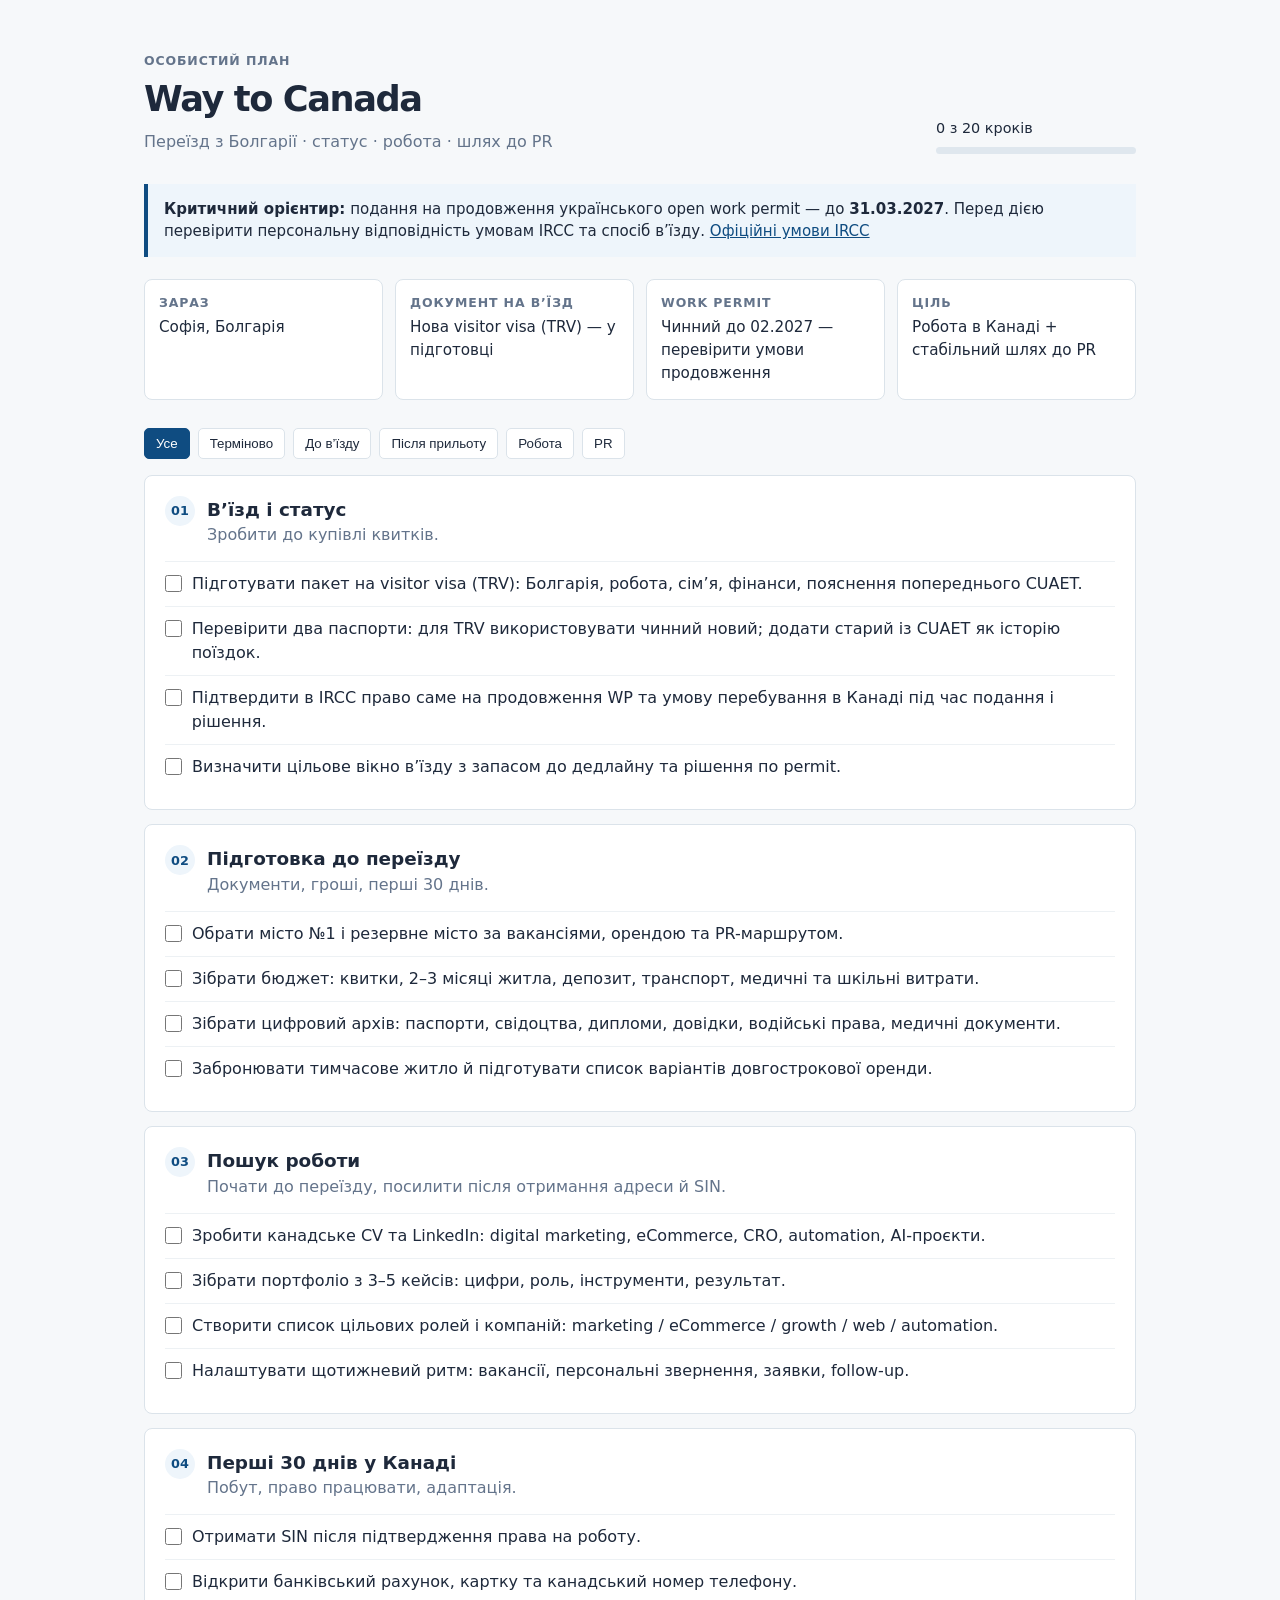
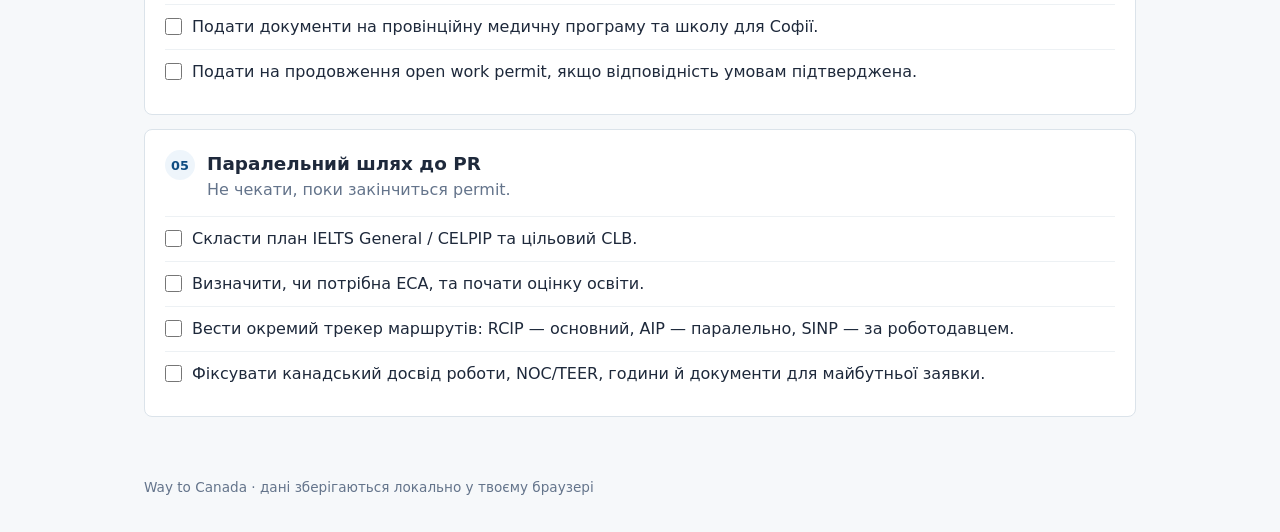
==== index.html @ 6ac08969 "Add Canada relocation planner" ====
<!doctype html>
<html lang="uk">
  <head>
    <meta charset="utf-8" />
    <meta name="viewport" content="width=device-width, initial-scale=1" />
    <meta name="description" content="Особистий план переїзду до Канади" />
    <title>Way to Canada</title>
    <link rel="stylesheet" href="styles.css" />
  </head>
  <body>
    <header class="page-header">
      <div>
        <p class="eyebrow">Особистий план</p>
        <h1>Way to Canada</h1>
        <p class="subtitle">Переїзд з Болгарії · статус · робота · шлях до PR</p>
      </div>
      <div class="progress-box" aria-label="Прогрес плану">
        <span id="progress-label">0 з 0 кроків</span>
        <div class="progress-track"><div id="progress-bar"></div></div>
      </div>
    </header>

    <main>
      <section class="notice" aria-label="Критичний дедлайн">
        <strong>Критичний орієнтир:</strong> подання на продовження українського open work permit — до <strong>31.03.2027</strong>.
        Перед дією перевірити персональну відповідність умовам IRCC та спосіб в’їзду.
        <a href="https://www.canada.ca/en/immigration-refugees-citizenship/services/immigrate-canada/ukraine-measures/open-work-permit-extension.html" target="_blank" rel="noreferrer">Офіційні умови IRCC</a>
      </section>

      <section class="status-grid" aria-label="Поточний статус">
        <article>
          <p class="card-label">Зараз</p>
          <p>Софія, Болгарія</p>
        </article>
        <article>
          <p class="card-label">Документ на в’їзд</p>
          <p>Нова visitor visa (TRV) — у підготовці</p>
        </article>
        <article>
          <p class="card-label">Work permit</p>
          <p>Чинний до 02.2027 — перевірити умови продовження</p>
        </article>
        <article>
          <p class="card-label">Ціль</p>
          <p>Робота в Канаді + стабільний шлях до PR</p>
        </article>
      </section>

      <nav class="filters" aria-label="Фільтр плану">
        <button class="filter active" data-filter="all">Усе</button>
        <button class="filter" data-filter="urgent">Терміново</button>
        <button class="filter" data-filter="before-move">До в’їзду</button>
        <button class="filter" data-filter="after-arrival">Після прильоту</button>
        <button class="filter" data-filter="job">Робота</button>
        <button class="filter" data-filter="pr">PR</button>
      </nav>

      <section class="plan" aria-label="План переїзду">
        <article class="phase" data-phase="urgent before-move">
          <div class="phase-heading"><span>01</span><div><h2>В’їзд і статус</h2><p>Зробити до купівлі квитків.</p></div></div>
          <label class="task"><input type="checkbox" data-task="trv-strategy" /><span>Підготувати пакет на visitor visa (TRV): Болгарія, робота, сім’я, фінанси, пояснення попереднього CUAET.</span></label>
          <label class="task"><input type="checkbox" data-task="passport-check" /><span>Перевірити два паспорти: для TRV використовувати чинний новий; додати старий із CUAET як історію поїздок.</span></label>
          <label class="task"><input type="checkbox" data-task="wp-eligibility" /><span>Підтвердити в IRCC право саме на продовження WP та умову перебування в Канаді під час подання і рішення.</span></label>
          <label class="task"><input type="checkbox" data-task="arrival-window" /><span>Визначити цільове вікно в’їзду з запасом до дедлайну та рішення по permit.</span></label>
        </article>

        <article class="phase" data-phase="before-move">
          <div class="phase-heading"><span>02</span><div><h2>Підготовка до переїзду</h2><p>Документи, гроші, перші 30 днів.</p></div></div>
          <label class="task"><input type="checkbox" data-task="city-choice" /><span>Обрати місто №1 і резервне місто за вакансіями, орендою та PR-маршрутом.</span></label>
          <label class="task"><input type="checkbox" data-task="budget" /><span>Зібрати бюджет: квитки, 2–3 місяці житла, депозит, транспорт, медичні та шкільні витрати.</span></label>
          <label class="task"><input type="checkbox" data-task="documents" /><span>Зібрати цифровий архів: паспорти, свідоцтва, дипломи, довідки, водійські права, медичні документи.</span></label>
          <label class="task"><input type="checkbox" data-task="housing" /><span>Забронювати тимчасове житло й підготувати список варіантів довгострокової оренди.</span></label>
        </article>

        <article class="phase" data-phase="job before-move">
          <div class="phase-heading"><span>03</span><div><h2>Пошук роботи</h2><p>Почати до переїзду, посилити після отримання адреси й SIN.</p></div></div>
          <label class="task"><input type="checkbox" data-task="canada-resume" /><span>Зробити канадське CV та LinkedIn: digital marketing, eCommerce, CRO, automation, AI-проєкти.</span></label>
          <label class="task"><input type="checkbox" data-task="portfolio" /><span>Зібрати портфоліо з 3–5 кейсів: цифри, роль, інструменти, результат.</span></label>
          <label class="task"><input type="checkbox" data-task="job-targets" /><span>Створити список цільових ролей і компаній: marketing / eCommerce / growth / web / automation.</span></label>
          <label class="task"><input type="checkbox" data-task="weekly-search" /><span>Налаштувати щотижневий ритм: вакансії, персональні звернення, заявки, follow-up.</span></label>
        </article>

        <article class="phase" data-phase="after-arrival">
          <div class="phase-heading"><span>04</span><div><h2>Перші 30 днів у Канаді</h2><p>Побут, право працювати, адаптація.</p></div></div>
          <label class="task"><input type="checkbox" data-task="sin" /><span>Отримати SIN після підтвердження права на роботу.</span></label>
          <label class="task"><input type="checkbox" data-task="bank-phone" /><span>Відкрити банківський рахунок, картку та канадський номер телефону.</span></label>
          <label class="task"><input type="checkbox" data-task="health-school" /><span>Подати документи на провінційну медичну програму та школу для Софії.</span></label>
          <label class="task"><input type="checkbox" data-task="permit-apply" /><span>Подати на продовження open work permit, якщо відповідність умовам підтверджена.</span></label>
        </article>

        <article class="phase" data-phase="pr">
          <div class="phase-heading"><span>05</span><div><h2>Паралельний шлях до PR</h2><p>Не чекати, поки закінчиться permit.</p></div></div>
          <label class="task"><input type="checkbox" data-task="language" /><span>Скласти план IELTS General / CELPIP та цільовий CLB.</span></label>
          <label class="task"><input type="checkbox" data-task="eca" /><span>Визначити, чи потрібна ECA, та почати оцінку освіти.</span></label>
          <label class="task"><input type="checkbox" data-task="pr-routes" /><span>Вести окремий трекер маршрутів: RCIP — основний, AIP — паралельно, SINP — за роботодавцем.</span></label>
          <label class="task"><input type="checkbox" data-task="canadian-experience" /><span>Фіксувати канадський досвід роботи, NOC/TEER, години й документи для майбутньої заявки.</span></label>
        </article>
      </section>
    </main>

    <footer>Way to Canada · дані зберігаються локально у твоєму браузері</footer>
    <script src="app.js"></script>
  </body>
</html>
---- styles.css ----
:root { --text:#1e293b; --muted:#64748b; --line:#dbe3ea; --blue:#0f4c81; --paper:#fff; --bg:#f6f8fa; --soft:#eef5fb; }
* { box-sizing:border-box; }
body { margin:0; color:var(--text); background:var(--bg); font:16px/1.5 system-ui,-apple-system,"Segoe UI",sans-serif; }
.page-header, main, footer { max-width:1040px; margin:auto; padding-left:24px; padding-right:24px; }
.page-header { display:flex; justify-content:space-between; gap:24px; align-items:end; padding-top:52px; padding-bottom:30px; }
.eyebrow,.card-label { margin:0; color:var(--muted); font-size:.78rem; font-weight:700; letter-spacing:.07em; text-transform:uppercase; }
h1 { margin:2px 0 4px; font-size:2.2rem; letter-spacing:-.04em; }
h2 { margin:0; font-size:1.15rem; }
.subtitle,.phase-heading p { margin:0; color:var(--muted); }
.progress-box { min-width:200px; font-size:.9rem; }
.progress-track { height:7px; margin-top:7px; overflow:hidden; border-radius:99px; background:#dfe7ee; }
#progress-bar { width:0; height:100%; background:var(--blue); transition:width .2s ease; }
.notice { margin-bottom:22px; padding:14px 16px; border-left:4px solid var(--blue); background:var(--soft); font-size:.94rem; }
a { color:var(--blue); }
.status-grid { display:grid; grid-template-columns:repeat(4,1fr); gap:12px; margin-bottom:28px; }
.status-grid article,.phase { border:1px solid var(--line); border-radius:8px; background:var(--paper); }
.status-grid article { padding:14px; font-size:.95rem; }
.status-grid article p:last-child { margin:4px 0 0; }
.filters { display:flex; flex-wrap:wrap; gap:8px; margin-bottom:16px; }
.filter { padding:7px 11px; border:1px solid var(--line); border-radius:5px; background:var(--paper); color:var(--text); cursor:pointer; }
.filter.active { border-color:var(--blue); background:var(--blue); color:#fff; }
.plan { display:grid; gap:14px; padding-bottom:40px; }
.phase { padding:20px; }
.phase[hidden] { display:none; }
.phase-heading { display:flex; align-items:flex-start; gap:12px; margin-bottom:14px; }
.phase-heading > span { display:grid; width:30px; height:30px; place-items:center; border-radius:50%; background:var(--soft); color:var(--blue); font-size:.8rem; font-weight:700; }
.task { display:flex; gap:10px; align-items:flex-start; padding:10px 0; border-top:1px solid #edf1f4; cursor:pointer; }
.task input { width:17px; height:17px; margin:3px 0 0; accent-color:var(--blue); }
.task:has(input:checked) span { color:var(--muted); text-decoration:line-through; }
footer { padding-top:20px; padding-bottom:35px; color:var(--muted); font-size:.85rem; }
@media (max-width:720px) { .page-header { display:block; padding-top:30px; } .progress-box { margin-top:20px; } .status-grid { grid-template-columns:repeat(2,1fr); } }
@media (max-width:440px) { .page-header, main, footer { padding-left:16px; padding-right:16px; } .status-grid { grid-template-columns:1fr; } h1 { font-size:1.9rem; } }
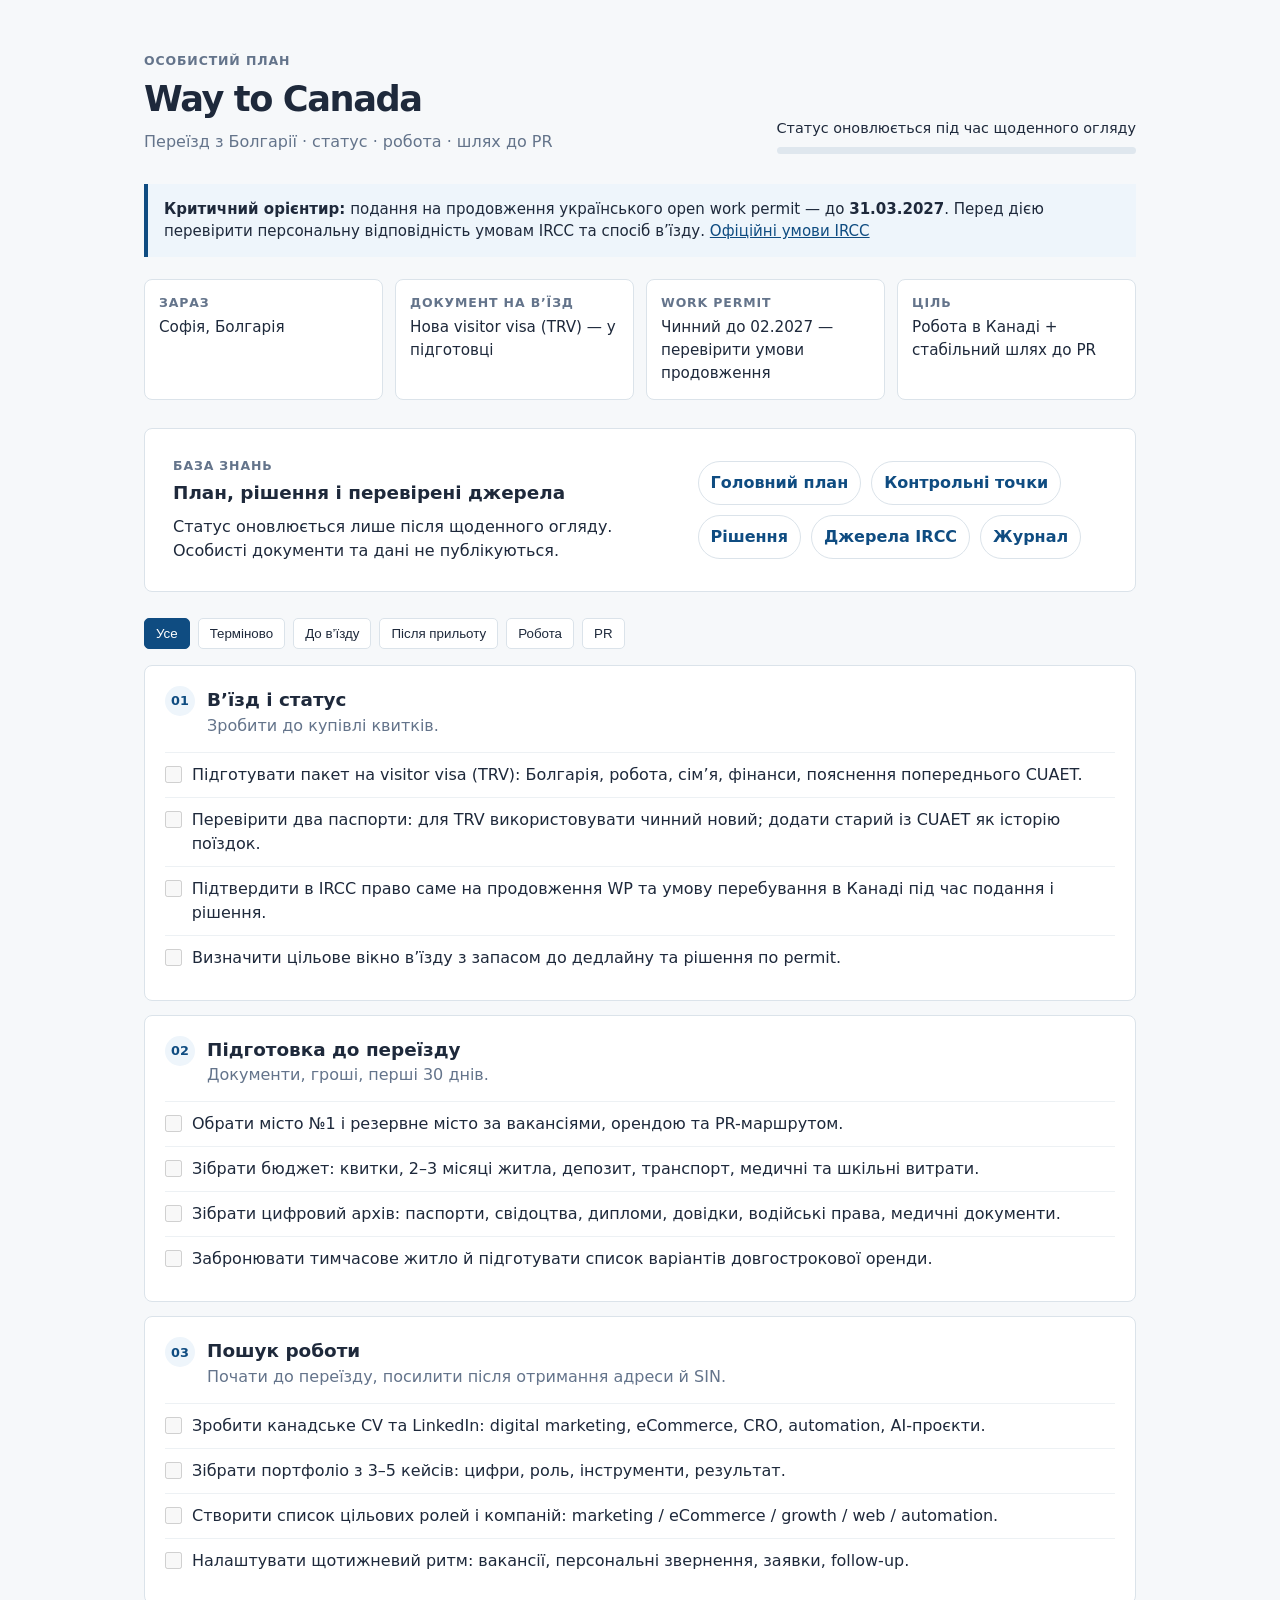
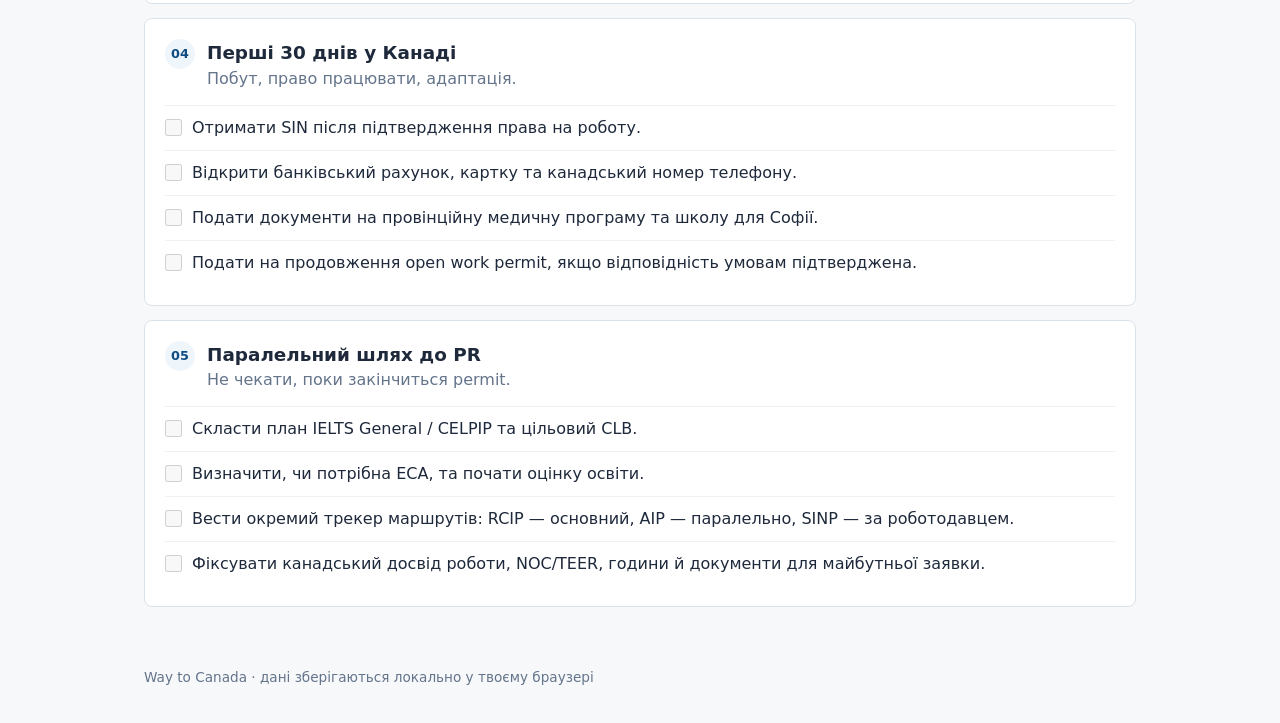
==== commit d9607f92: "docs: add migration journal and knowledge base" ====
--- a/index.html
+++ b/index.html
@@ -44,6 +44,21 @@
           <p class="card-label">Ціль</p>
           <p>Робота в Канаді + стабільний шлях до PR</p>
         </article>
+      </section>
+
+      <section class="knowledge" aria-label="План і джерела">
+        <div>
+          <p class="eyebrow">База знань</p>
+          <h2>План, рішення і перевірені джерела</h2>
+          <p>Статус оновлюється лише після щоденного огляду. Особисті документи та дані не публікуються.</p>
+        </div>
+        <div class="knowledge-links">
+          <a href="docs/master-plan.md">Головний план</a>
+          <a href="docs/timeline.md">Контрольні точки</a>
+          <a href="docs/decisions.md">Рішення</a>
+          <a href="docs/immigration/official-sources.md">Джерела IRCC</a>
+          <a href="journal/2026-09.md">Журнал</a>
+        </div>
       </section>
 
       <nav class="filters" aria-label="Фільтр плану">
--- a/styles.css
+++ b/styles.css
@@ -16,6 +16,12 @@
 .status-grid article,.phase { border:1px solid var(--line); border-radius:8px; background:var(--paper); }
 .status-grid article { padding:14px; font-size:.95rem; }
 .status-grid article p:last-child { margin:4px 0 0; }
+.knowledge { display:grid; grid-template-columns:minmax(0,1.1fr) minmax(260px,.9fr); gap:24px; padding:28px; margin:26px 0; border:1px solid var(--line); border-radius:8px; background:var(--paper); }
+.knowledge h2 { margin:4px 0 8px; }
+.knowledge p { margin:0; }
+.knowledge-links { display:flex; flex-wrap:wrap; align-content:center; gap:10px; }
+.knowledge-links a { padding:9px 12px; border:1px solid var(--line); border-radius:99px; color:var(--blue); font-weight:700; text-decoration:none; }
+.knowledge-links a:hover,.knowledge-links a:focus-visible { background:var(--soft); }
 .filters { display:flex; flex-wrap:wrap; gap:8px; margin-bottom:16px; }
 .filter { padding:7px 11px; border:1px solid var(--line); border-radius:5px; background:var(--paper); color:var(--text); cursor:pointer; }
 .filter.active { border-color:var(--blue); background:var(--blue); color:#fff; }
@@ -28,5 +34,5 @@
 .task input { width:17px; height:17px; margin:3px 0 0; accent-color:var(--blue); }
 .task:has(input:checked) span { color:var(--muted); text-decoration:line-through; }
 footer { padding-top:20px; padding-bottom:35px; color:var(--muted); font-size:.85rem; }
-@media (max-width:720px) { .page-header { display:block; padding-top:30px; } .progress-box { margin-top:20px; } .status-grid { grid-template-columns:repeat(2,1fr); } }
+@media (max-width:720px) { .page-header { display:block; padding-top:30px; } .progress-box { margin-top:20px; } .status-grid { grid-template-columns:repeat(2,1fr); } .knowledge { grid-template-columns:1fr; } }
 @media (max-width:440px) { .page-header, main, footer { padding-left:16px; padding-right:16px; } .status-grid { grid-template-columns:1fr; } h1 { font-size:1.9rem; } }
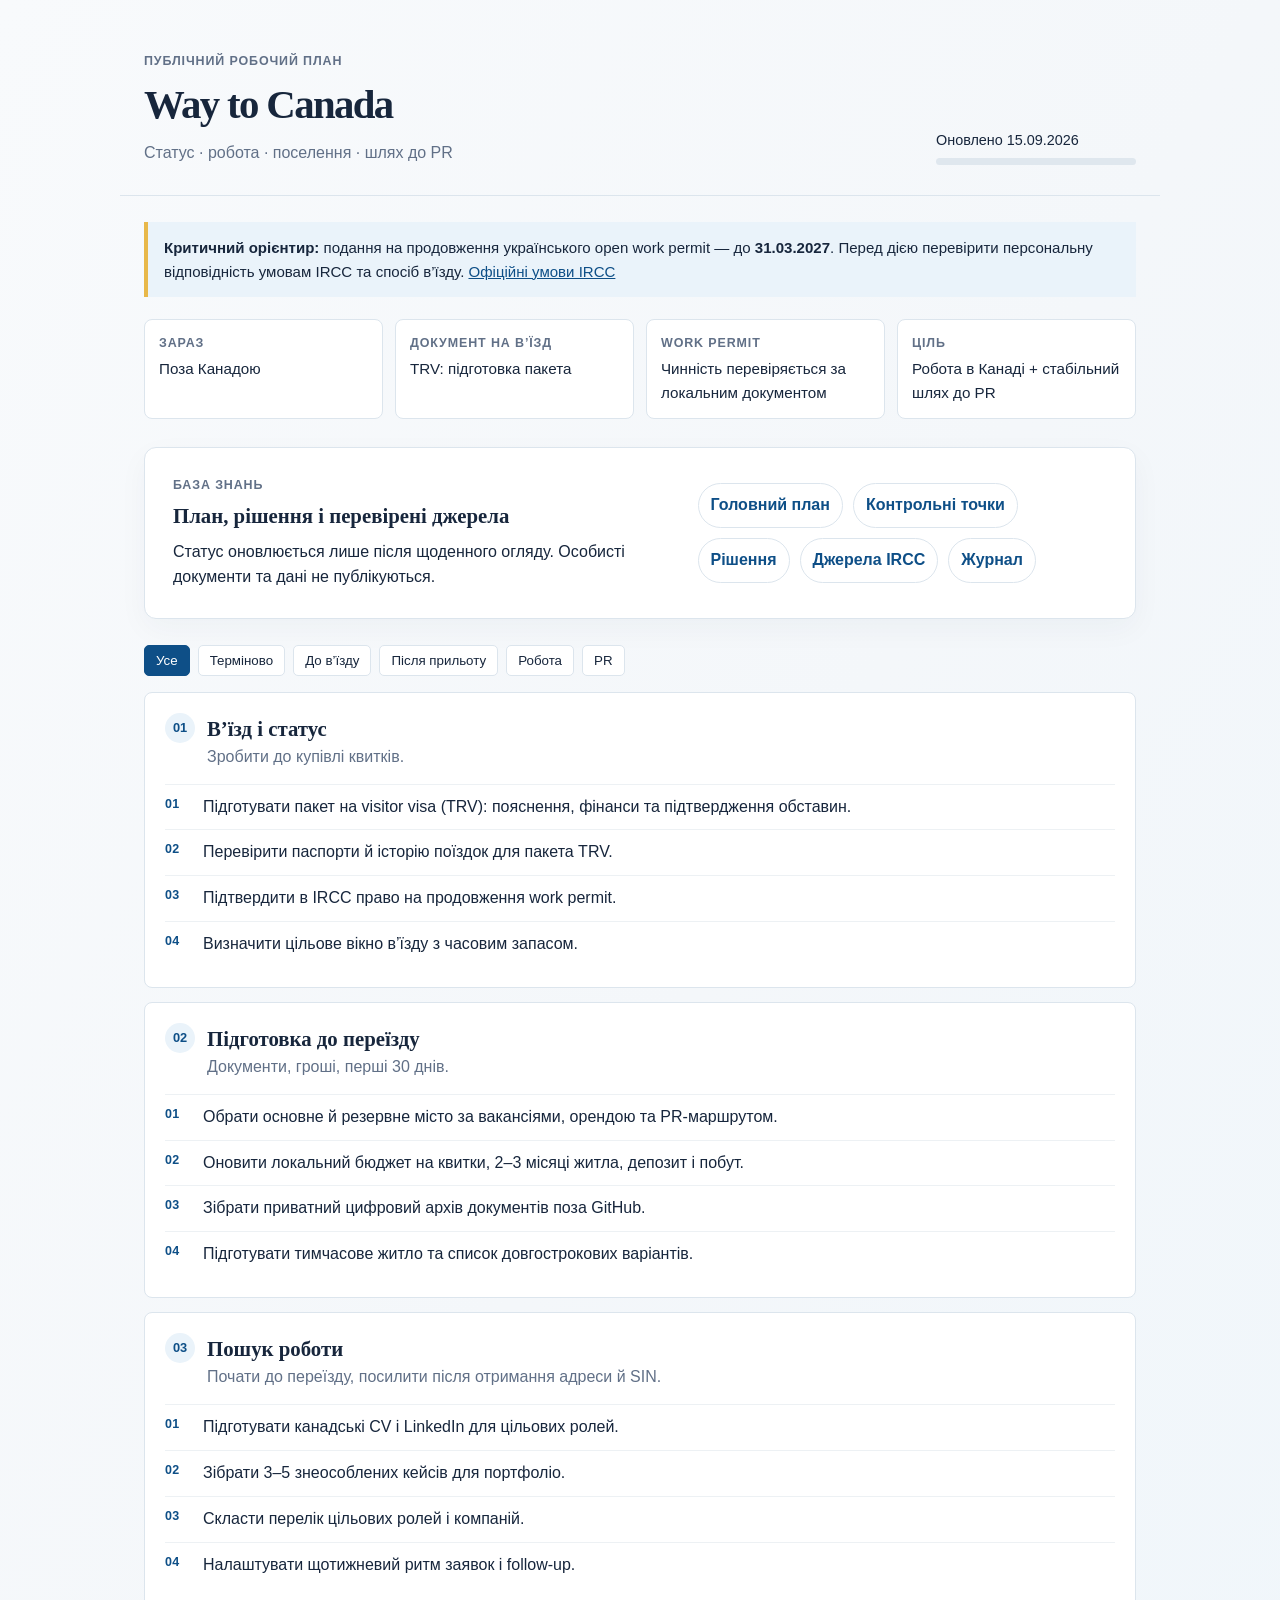
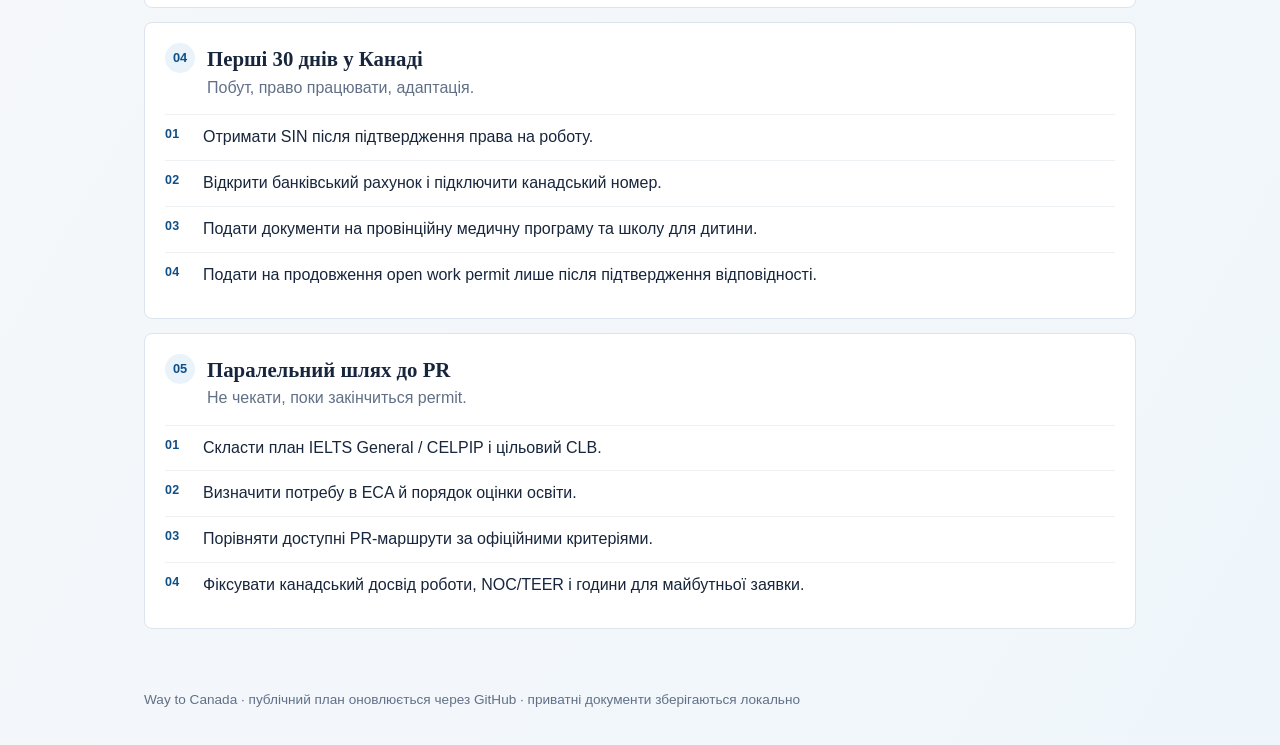
==== commit 932afc9b: "feat: publish safe knowledge hub" ====
--- a/index.html
+++ b/index.html
@@ -3,19 +3,19 @@
   <head>
     <meta charset="utf-8" />
     <meta name="viewport" content="width=device-width, initial-scale=1" />
-    <meta name="description" content="Особистий план переїзду до Канади" />
+    <meta name="description" content="Публічний план підготовки до Канади: актуальні напрями, найближчі кроки та перевірені джерела." />
     <title>Way to Canada</title>
     <link rel="stylesheet" href="styles.css" />
   </head>
   <body>
     <header class="page-header">
       <div>
-        <p class="eyebrow">Особистий план</p>
+        <p class="eyebrow">Публічний робочий план</p>
         <h1>Way to Canada</h1>
-        <p class="subtitle">Переїзд з Болгарії · статус · робота · шлях до PR</p>
+        <p class="subtitle">Статус · робота · поселення · шлях до PR</p>
       </div>
       <div class="progress-box" aria-label="Прогрес плану">
-        <span id="progress-label">0 з 0 кроків</span>
+        <span id="progress-label">Оновлено 15.09.2026</span>
         <div class="progress-track"><div id="progress-bar"></div></div>
       </div>
     </header>
@@ -30,15 +30,15 @@
       <section class="status-grid" aria-label="Поточний статус">
         <article>
           <p class="card-label">Зараз</p>
-          <p>Софія, Болгарія</p>
+          <p>Поза Канадою</p>
         </article>
         <article>
           <p class="card-label">Документ на в’їзд</p>
-          <p>Нова visitor visa (TRV) — у підготовці</p>
+          <p>TRV: підготовка пакета</p>
         </article>
         <article>
           <p class="card-label">Work permit</p>
-          <p>Чинний до 02.2027 — перевірити умови продовження</p>
+          <p>Чинність перевіряється за локальним документом</p>
         </article>
         <article>
           <p class="card-label">Ціль</p>
@@ -53,11 +53,11 @@
           <p>Статус оновлюється лише після щоденного огляду. Особисті документи та дані не публікуються.</p>
         </div>
         <div class="knowledge-links">
-          <a href="docs/master-plan.md">Головний план</a>
-          <a href="docs/timeline.md">Контрольні точки</a>
-          <a href="docs/decisions.md">Рішення</a>
-          <a href="docs/immigration/official-sources.md">Джерела IRCC</a>
-          <a href="journal/2026-09.md">Журнал</a>
+          <a href="knowledge.html#plan">Головний план</a>
+          <a href="knowledge.html#timeline">Контрольні точки</a>
+          <a href="knowledge.html#decisions">Рішення</a>
+          <a href="knowledge.html#sources">Джерела IRCC</a>
+          <a href="knowledge.html#journal">Журнал</a>
         </div>
       </section>
 
@@ -73,47 +73,32 @@
       <section class="plan" aria-label="План переїзду">
         <article class="phase" data-phase="urgent before-move">
           <div class="phase-heading"><span>01</span><div><h2>В’їзд і статус</h2><p>Зробити до купівлі квитків.</p></div></div>
-          <label class="task"><input type="checkbox" data-task="trv-strategy" /><span>Підготувати пакет на visitor visa (TRV): Болгарія, робота, сім’я, фінанси, пояснення попереднього CUAET.</span></label>
-          <label class="task"><input type="checkbox" data-task="passport-check" /><span>Перевірити два паспорти: для TRV використовувати чинний новий; додати старий із CUAET як історію поїздок.</span></label>
-          <label class="task"><input type="checkbox" data-task="wp-eligibility" /><span>Підтвердити в IRCC право саме на продовження WP та умову перебування в Канаді під час подання і рішення.</span></label>
-          <label class="task"><input type="checkbox" data-task="arrival-window" /><span>Визначити цільове вікно в’їзду з запасом до дедлайну та рішення по permit.</span></label>
+          <ol class="next-steps"><li>Підготувати пакет на visitor visa (TRV): пояснення, фінанси та підтвердження обставин.</li><li>Перевірити паспорти й історію поїздок для пакета TRV.</li><li>Підтвердити в IRCC право на продовження work permit.</li><li>Визначити цільове вікно в’їзду з часовим запасом.</li></ol>
         </article>
 
         <article class="phase" data-phase="before-move">
           <div class="phase-heading"><span>02</span><div><h2>Підготовка до переїзду</h2><p>Документи, гроші, перші 30 днів.</p></div></div>
-          <label class="task"><input type="checkbox" data-task="city-choice" /><span>Обрати місто №1 і резервне місто за вакансіями, орендою та PR-маршрутом.</span></label>
-          <label class="task"><input type="checkbox" data-task="budget" /><span>Зібрати бюджет: квитки, 2–3 місяці житла, депозит, транспорт, медичні та шкільні витрати.</span></label>
-          <label class="task"><input type="checkbox" data-task="documents" /><span>Зібрати цифровий архів: паспорти, свідоцтва, дипломи, довідки, водійські права, медичні документи.</span></label>
-          <label class="task"><input type="checkbox" data-task="housing" /><span>Забронювати тимчасове житло й підготувати список варіантів довгострокової оренди.</span></label>
+          <ol class="next-steps"><li>Обрати основне й резервне місто за вакансіями, орендою та PR-маршрутом.</li><li>Оновити локальний бюджет на квитки, 2–3 місяці житла, депозит і побут.</li><li>Зібрати приватний цифровий архів документів поза GitHub.</li><li>Підготувати тимчасове житло та список довгострокових варіантів.</li></ol>
         </article>
 
         <article class="phase" data-phase="job before-move">
           <div class="phase-heading"><span>03</span><div><h2>Пошук роботи</h2><p>Почати до переїзду, посилити після отримання адреси й SIN.</p></div></div>
-          <label class="task"><input type="checkbox" data-task="canada-resume" /><span>Зробити канадське CV та LinkedIn: digital marketing, eCommerce, CRO, automation, AI-проєкти.</span></label>
-          <label class="task"><input type="checkbox" data-task="portfolio" /><span>Зібрати портфоліо з 3–5 кейсів: цифри, роль, інструменти, результат.</span></label>
-          <label class="task"><input type="checkbox" data-task="job-targets" /><span>Створити список цільових ролей і компаній: marketing / eCommerce / growth / web / automation.</span></label>
-          <label class="task"><input type="checkbox" data-task="weekly-search" /><span>Налаштувати щотижневий ритм: вакансії, персональні звернення, заявки, follow-up.</span></label>
+          <ol class="next-steps"><li>Підготувати канадські CV і LinkedIn для цільових ролей.</li><li>Зібрати 3–5 знеособлених кейсів для портфоліо.</li><li>Скласти перелік цільових ролей і компаній.</li><li>Налаштувати щотижневий ритм заявок і follow-up.</li></ol>
         </article>
 
         <article class="phase" data-phase="after-arrival">
           <div class="phase-heading"><span>04</span><div><h2>Перші 30 днів у Канаді</h2><p>Побут, право працювати, адаптація.</p></div></div>
-          <label class="task"><input type="checkbox" data-task="sin" /><span>Отримати SIN після підтвердження права на роботу.</span></label>
-          <label class="task"><input type="checkbox" data-task="bank-phone" /><span>Відкрити банківський рахунок, картку та канадський номер телефону.</span></label>
-          <label class="task"><input type="checkbox" data-task="health-school" /><span>Подати документи на провінційну медичну програму та школу для Софії.</span></label>
-          <label class="task"><input type="checkbox" data-task="permit-apply" /><span>Подати на продовження open work permit, якщо відповідність умовам підтверджена.</span></label>
+          <ol class="next-steps"><li>Отримати SIN після підтвердження права на роботу.</li><li>Відкрити банківський рахунок і підключити канадський номер.</li><li>Подати документи на провінційну медичну програму та школу для дитини.</li><li>Подати на продовження open work permit лише після підтвердження відповідності.</li></ol>
         </article>
 
         <article class="phase" data-phase="pr">
           <div class="phase-heading"><span>05</span><div><h2>Паралельний шлях до PR</h2><p>Не чекати, поки закінчиться permit.</p></div></div>
-          <label class="task"><input type="checkbox" data-task="language" /><span>Скласти план IELTS General / CELPIP та цільовий CLB.</span></label>
-          <label class="task"><input type="checkbox" data-task="eca" /><span>Визначити, чи потрібна ECA, та почати оцінку освіти.</span></label>
-          <label class="task"><input type="checkbox" data-task="pr-routes" /><span>Вести окремий трекер маршрутів: RCIP — основний, AIP — паралельно, SINP — за роботодавцем.</span></label>
-          <label class="task"><input type="checkbox" data-task="canadian-experience" /><span>Фіксувати канадський досвід роботи, NOC/TEER, години й документи для майбутньої заявки.</span></label>
+          <ol class="next-steps"><li>Скласти план IELTS General / CELPIP і цільовий CLB.</li><li>Визначити потребу в ECA й порядок оцінки освіти.</li><li>Порівняти доступні PR-маршрути за офіційними критеріями.</li><li>Фіксувати канадський досвід роботи, NOC/TEER і години для майбутньої заявки.</li></ol>
         </article>
       </section>
     </main>
 
-    <footer>Way to Canada · дані зберігаються локально у твоєму браузері</footer>
+    <footer>Way to Canada · публічний план оновлюється через GitHub · приватні документи зберігаються локально</footer>
     <script src="app.js"></script>
   </body>
 </html>
--- a/styles.css
+++ b/styles.css
@@ -1,22 +1,23 @@
-:root { --text:#1e293b; --muted:#64748b; --line:#dbe3ea; --blue:#0f4c81; --paper:#fff; --bg:#f6f8fa; --soft:#eef5fb; }
+:root { --text:#17263c; --muted:#617087; --line:#dce5ed; --blue:#0e4f87; --paper:#fff; --bg:#f4f7fa; --soft:#eaf3fa; --gold:#e8b84a; }
 * { box-sizing:border-box; }
-body { margin:0; color:var(--text); background:var(--bg); font:16px/1.5 system-ui,-apple-system,"Segoe UI",sans-serif; }
+body { margin:0; color:var(--text); background:linear-gradient(120deg,#f8fafc 0%,var(--bg) 48%,#eff6fb 100%); font:16px/1.55 "Aptos","Segoe UI",sans-serif; }
 .page-header, main, footer { max-width:1040px; margin:auto; padding-left:24px; padding-right:24px; }
-.page-header { display:flex; justify-content:space-between; gap:24px; align-items:end; padding-top:52px; padding-bottom:30px; }
+.page-header { display:flex; justify-content:space-between; gap:24px; align-items:end; padding-top:52px; padding-bottom:30px; border-bottom:1px solid var(--line); }
 .eyebrow,.card-label { margin:0; color:var(--muted); font-size:.78rem; font-weight:700; letter-spacing:.07em; text-transform:uppercase; }
-h1 { margin:2px 0 4px; font-size:2.2rem; letter-spacing:-.04em; }
-h2 { margin:0; font-size:1.15rem; }
+h1,h2 { font-family:Georgia,"Times New Roman",serif; }
+h1 { margin:2px 0 4px; font-size:2.55rem; letter-spacing:-.04em; }
+h2 { margin:0; font-size:1.3rem; }
 .subtitle,.phase-heading p { margin:0; color:var(--muted); }
 .progress-box { min-width:200px; font-size:.9rem; }
 .progress-track { height:7px; margin-top:7px; overflow:hidden; border-radius:99px; background:#dfe7ee; }
 #progress-bar { width:0; height:100%; background:var(--blue); transition:width .2s ease; }
-.notice { margin-bottom:22px; padding:14px 16px; border-left:4px solid var(--blue); background:var(--soft); font-size:.94rem; }
+.notice { margin:26px 0 22px; padding:14px 16px; border-left:4px solid var(--gold); background:var(--soft); font-size:.94rem; }
 a { color:var(--blue); }
 .status-grid { display:grid; grid-template-columns:repeat(4,1fr); gap:12px; margin-bottom:28px; }
 .status-grid article,.phase { border:1px solid var(--line); border-radius:8px; background:var(--paper); }
 .status-grid article { padding:14px; font-size:.95rem; }
 .status-grid article p:last-child { margin:4px 0 0; }
-.knowledge { display:grid; grid-template-columns:minmax(0,1.1fr) minmax(260px,.9fr); gap:24px; padding:28px; margin:26px 0; border:1px solid var(--line); border-radius:8px; background:var(--paper); }
+.knowledge { display:grid; grid-template-columns:minmax(0,1.1fr) minmax(260px,.9fr); gap:24px; padding:28px; margin:26px 0; border:1px solid var(--line); border-radius:12px; background:var(--paper); box-shadow:0 10px 30px rgba(19,46,75,.04); }
 .knowledge h2 { margin:4px 0 8px; }
 .knowledge p { margin:0; }
 .knowledge-links { display:flex; flex-wrap:wrap; align-content:center; gap:10px; }
@@ -30,9 +31,31 @@
 .phase[hidden] { display:none; }
 .phase-heading { display:flex; align-items:flex-start; gap:12px; margin-bottom:14px; }
 .phase-heading > span { display:grid; width:30px; height:30px; place-items:center; border-radius:50%; background:var(--soft); color:var(--blue); font-size:.8rem; font-weight:700; }
-.task { display:flex; gap:10px; align-items:flex-start; padding:10px 0; border-top:1px solid #edf1f4; cursor:pointer; }
-.task input { width:17px; height:17px; margin:3px 0 0; accent-color:var(--blue); }
-.task:has(input:checked) span { color:var(--muted); text-decoration:line-through; }
+.next-steps { margin:0; padding:0; list-style:none; counter-reset:steps; }
+.next-steps li { counter-increment:steps; display:grid; grid-template-columns:28px 1fr; gap:10px; padding:10px 0; border-top:1px solid #edf1f4; }
+.next-steps li::before { content:"0" counter(steps); color:var(--blue); font-size:.78rem; font-weight:800; letter-spacing:.03em; }
 footer { padding-top:20px; padding-bottom:35px; color:var(--muted); font-size:.85rem; }
-@media (max-width:720px) { .page-header { display:block; padding-top:30px; } .progress-box { margin-top:20px; } .status-grid { grid-template-columns:repeat(2,1fr); } .knowledge { grid-template-columns:1fr; } }
+ .updated-stamp { margin:0; min-width:160px; padding:10px 14px; border-left:2px solid var(--gold); color:var(--muted); font-size:.85rem; }
+.knowledge-page { padding-top:28px; padding-bottom:40px; }
+.crumbs { display:flex; flex-wrap:wrap; gap:14px; margin-bottom:28px; font-size:.9rem; }
+.crumbs a { color:var(--blue); text-decoration:none; font-weight:700; }
+.knowledge-section { padding:30px 0; border-top:1px solid var(--line); }
+.feature-section { padding-top:0; border-top:0; }
+.knowledge-section h2 { margin:5px 0 12px; font-size:1.75rem; }
+.knowledge-section > p { max-width:720px; margin:0; }
+.mini-grid { display:grid; grid-template-columns:repeat(4,1fr); gap:12px; margin-top:22px; }
+.mini-grid article { min-height:125px; padding:16px; border-top:3px solid var(--gold); background:var(--paper); box-shadow:0 8px 20px rgba(19,46,75,.04); }
+.mini-grid strong,.mini-grid span { display:block; }
+.mini-grid strong { margin-bottom:7px; color:var(--blue); }
+.mini-grid span { color:var(--muted); font-size:.9rem; }
+.timeline-item { display:grid; grid-template-columns:150px 1fr; gap:18px; padding:13px 0; border-top:1px solid #edf1f4; }
+.timeline-item span { color:var(--blue); font-size:.86rem; font-weight:800; }
+.timeline-item p { margin:0; }
+.sources-section { background:var(--soft); margin:0 -24px; padding:30px 24px; }
+.source-list { margin:18px 0 0; padding:0; list-style:none; }
+.source-list li { display:grid; grid-template-columns:minmax(220px,.9fr) minmax(0,1.1fr); gap:16px; padding:14px 0; border-top:1px solid rgba(14,79,135,.16); }
+.source-list a { color:var(--blue); font-weight:800; }
+.source-list span { color:var(--muted); }
+.journal-rule { margin-top:12px !important; padding:12px 14px; border-left:3px solid var(--gold); background:#fff8e5; font-size:.92rem; }
+@media (max-width:720px) { .page-header { display:block; padding-top:30px; } .progress-box,.updated-stamp { margin-top:20px; } .status-grid { grid-template-columns:repeat(2,1fr); } .knowledge { grid-template-columns:1fr; } .mini-grid { grid-template-columns:repeat(2,1fr); } .timeline-item,.source-list li { grid-template-columns:1fr; gap:5px; } }
 @media (max-width:440px) { .page-header, main, footer { padding-left:16px; padding-right:16px; } .status-grid { grid-template-columns:1fr; } h1 { font-size:1.9rem; } }
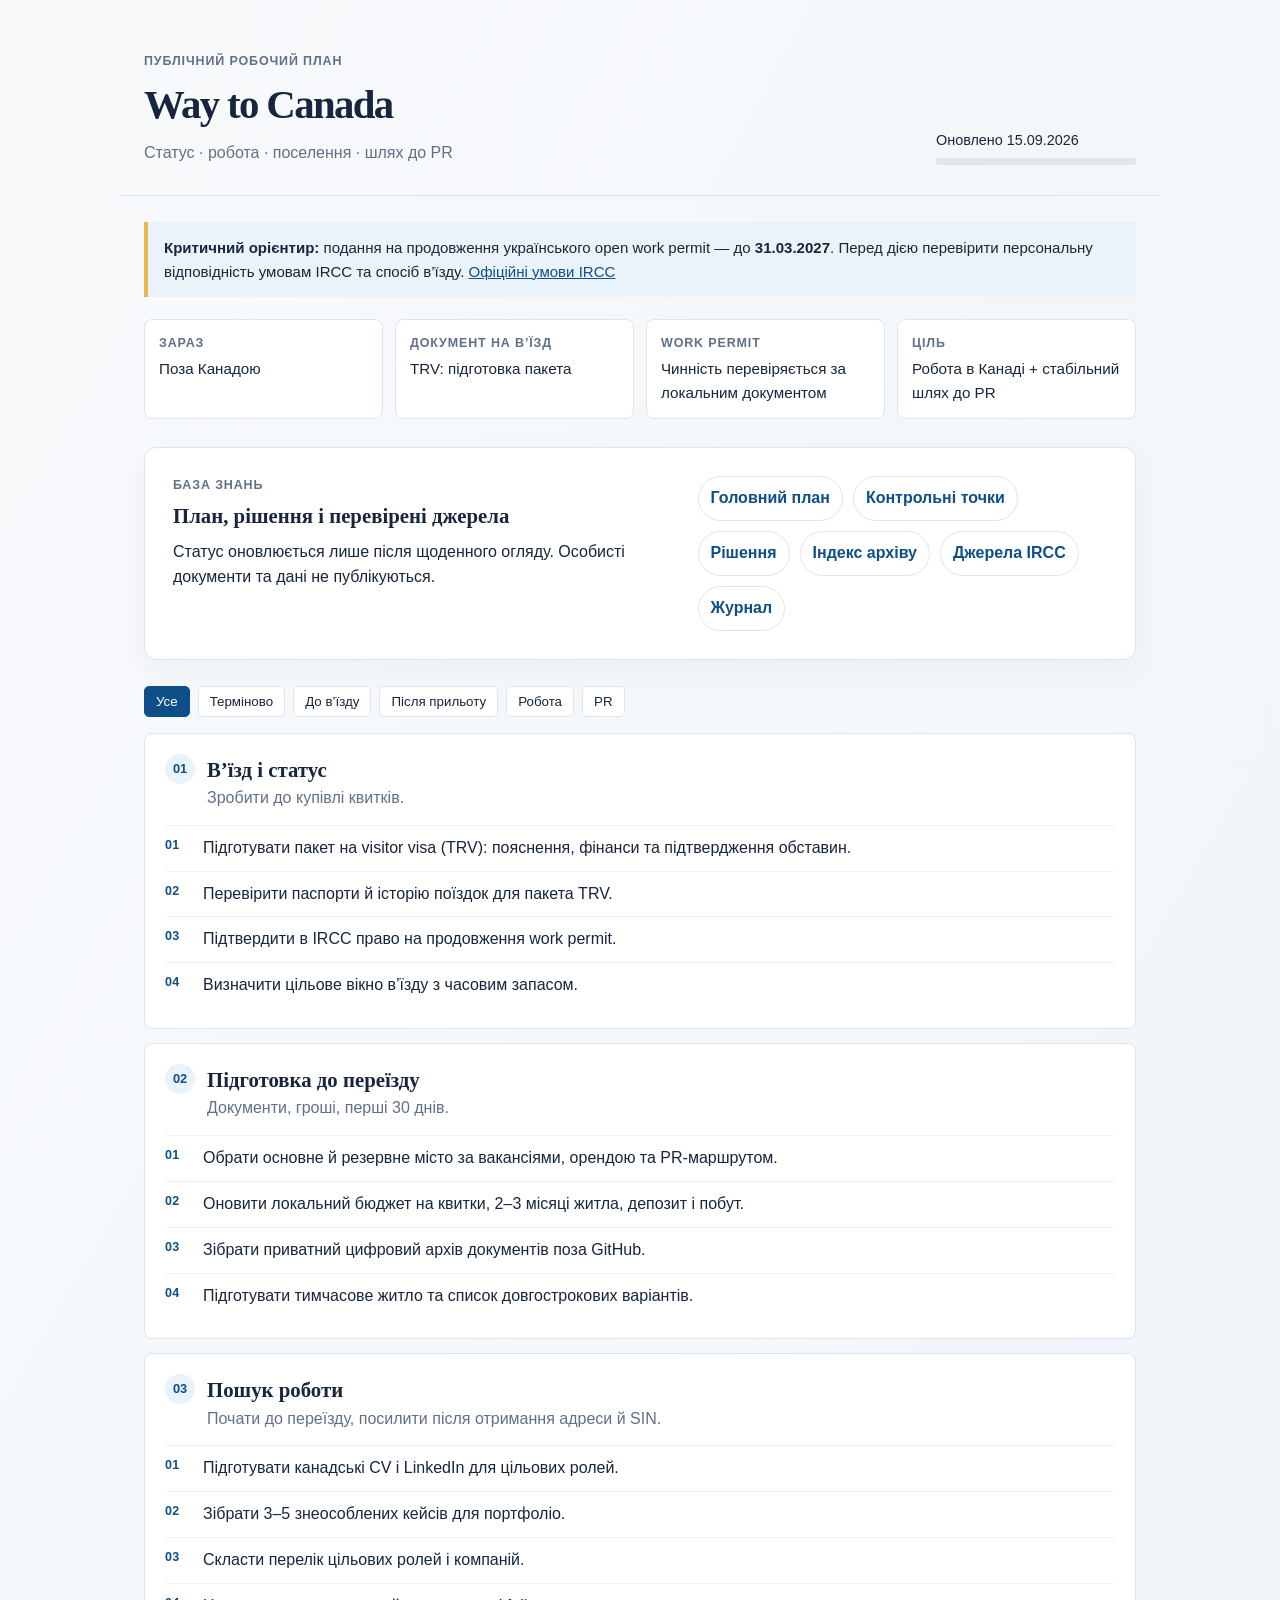
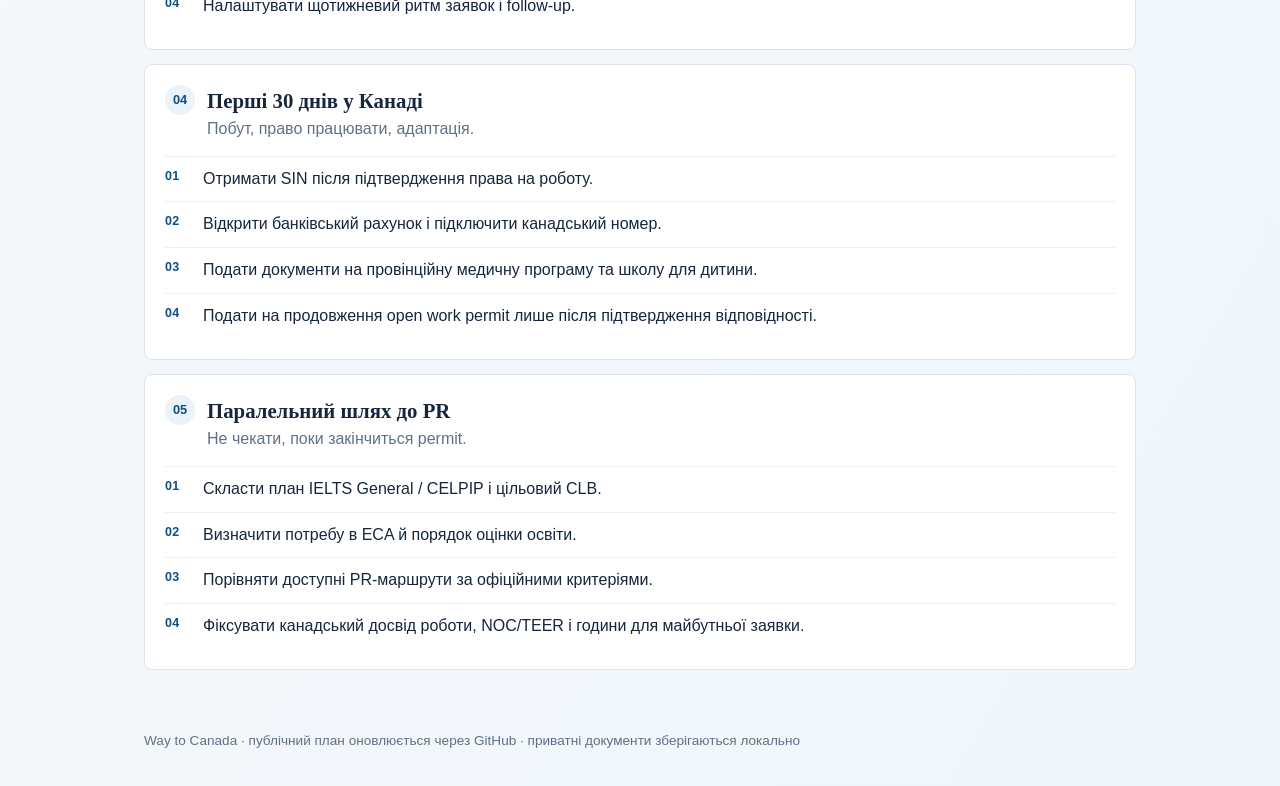
==== commit fa5cc6dd: "docs: add safe Telegram archive index" ====
--- a/index.html
+++ b/index.html
@@ -56,6 +56,7 @@
           <a href="knowledge.html#plan">Головний план</a>
           <a href="knowledge.html#timeline">Контрольні точки</a>
           <a href="knowledge.html#decisions">Рішення</a>
+          <a href="knowledge.html#archive">Індекс архіву</a>
           <a href="knowledge.html#sources">Джерела IRCC</a>
           <a href="knowledge.html#journal">Журнал</a>
         </div>
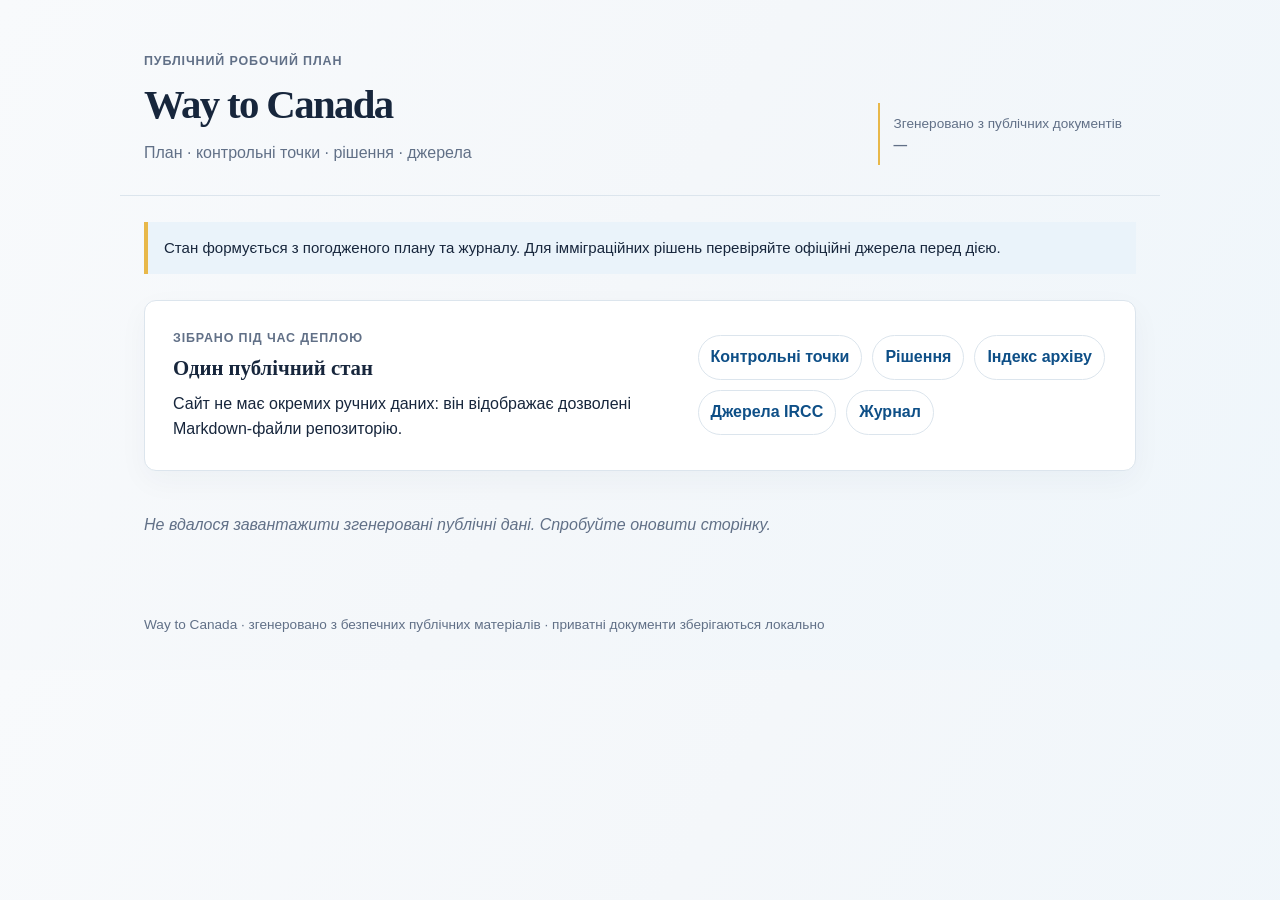
==== commit b7bdbcf7: "feat: generate Pages from public documents" ====
--- a/index.html
+++ b/index.html
@@ -3,103 +3,28 @@
   <head>
     <meta charset="utf-8" />
     <meta name="viewport" content="width=device-width, initial-scale=1" />
-    <meta name="description" content="Публічний план підготовки до Канади: актуальні напрями, найближчі кроки та перевірені джерела." />
+    <meta name="description" content="Публічний, автоматично зібраний план підготовки до Канади." />
     <title>Way to Canada</title>
     <link rel="stylesheet" href="styles.css" />
   </head>
-  <body>
+  <body data-page="plan">
     <header class="page-header">
       <div>
         <p class="eyebrow">Публічний робочий план</p>
         <h1>Way to Canada</h1>
-        <p class="subtitle">Статус · робота · поселення · шлях до PR</p>
+        <p class="subtitle">План · контрольні точки · рішення · джерела</p>
       </div>
-      <div class="progress-box" aria-label="Прогрес плану">
-        <span id="progress-label">Оновлено 15.09.2026</span>
-        <div class="progress-track"><div id="progress-bar"></div></div>
-      </div>
+      <p class="updated-stamp">Згенеровано з публічних документів<br /><strong id="updated-date">—</strong></p>
     </header>
-
     <main>
-      <section class="notice" aria-label="Критичний дедлайн">
-        <strong>Критичний орієнтир:</strong> подання на продовження українського open work permit — до <strong>31.03.2027</strong>.
-        Перед дією перевірити персональну відповідність умовам IRCC та спосіб в’їзду.
-        <a href="https://www.canada.ca/en/immigration-refugees-citizenship/services/immigrate-canada/ukraine-measures/open-work-permit-extension.html" target="_blank" rel="noreferrer">Офіційні умови IRCC</a>
+      <section class="notice" aria-label="Правило оновлення">Стан формується з погодженого плану та журналу. Для імміграційних рішень перевіряйте офіційні джерела перед дією.</section>
+      <section class="knowledge" aria-label="Навігація">
+        <div><p class="eyebrow">Зібрано під час деплою</p><h2>Один публічний стан</h2><p>Сайт не має окремих ручних даних: він відображає дозволені Markdown-файли репозиторію.</p></div>
+        <div class="knowledge-links"><a href="knowledge.html#timeline">Контрольні точки</a><a href="knowledge.html#decisions">Рішення</a><a href="knowledge.html#archive">Індекс архіву</a><a href="knowledge.html#sources">Джерела IRCC</a><a href="knowledge.html#journal">Журнал</a></div>
       </section>
-
-      <section class="status-grid" aria-label="Поточний статус">
-        <article>
-          <p class="card-label">Зараз</p>
-          <p>Поза Канадою</p>
-        </article>
-        <article>
-          <p class="card-label">Документ на в’їзд</p>
-          <p>TRV: підготовка пакета</p>
-        </article>
-        <article>
-          <p class="card-label">Work permit</p>
-          <p>Чинність перевіряється за локальним документом</p>
-        </article>
-        <article>
-          <p class="card-label">Ціль</p>
-          <p>Робота в Канаді + стабільний шлях до PR</p>
-        </article>
-      </section>
-
-      <section class="knowledge" aria-label="План і джерела">
-        <div>
-          <p class="eyebrow">База знань</p>
-          <h2>План, рішення і перевірені джерела</h2>
-          <p>Статус оновлюється лише після щоденного огляду. Особисті документи та дані не публікуються.</p>
-        </div>
-        <div class="knowledge-links">
-          <a href="knowledge.html#plan">Головний план</a>
-          <a href="knowledge.html#timeline">Контрольні точки</a>
-          <a href="knowledge.html#decisions">Рішення</a>
-          <a href="knowledge.html#archive">Індекс архіву</a>
-          <a href="knowledge.html#sources">Джерела IRCC</a>
-          <a href="knowledge.html#journal">Журнал</a>
-        </div>
-      </section>
-
-      <nav class="filters" aria-label="Фільтр плану">
-        <button class="filter active" data-filter="all">Усе</button>
-        <button class="filter" data-filter="urgent">Терміново</button>
-        <button class="filter" data-filter="before-move">До в’їзду</button>
-        <button class="filter" data-filter="after-arrival">Після прильоту</button>
-        <button class="filter" data-filter="job">Робота</button>
-        <button class="filter" data-filter="pr">PR</button>
-      </nav>
-
-      <section class="plan" aria-label="План переїзду">
-        <article class="phase" data-phase="urgent before-move">
-          <div class="phase-heading"><span>01</span><div><h2>В’їзд і статус</h2><p>Зробити до купівлі квитків.</p></div></div>
-          <ol class="next-steps"><li>Підготувати пакет на visitor visa (TRV): пояснення, фінанси та підтвердження обставин.</li><li>Перевірити паспорти й історію поїздок для пакета TRV.</li><li>Підтвердити в IRCC право на продовження work permit.</li><li>Визначити цільове вікно в’їзду з часовим запасом.</li></ol>
-        </article>
-
-        <article class="phase" data-phase="before-move">
-          <div class="phase-heading"><span>02</span><div><h2>Підготовка до переїзду</h2><p>Документи, гроші, перші 30 днів.</p></div></div>
-          <ol class="next-steps"><li>Обрати основне й резервне місто за вакансіями, орендою та PR-маршрутом.</li><li>Оновити локальний бюджет на квитки, 2–3 місяці житла, депозит і побут.</li><li>Зібрати приватний цифровий архів документів поза GitHub.</li><li>Підготувати тимчасове житло та список довгострокових варіантів.</li></ol>
-        </article>
-
-        <article class="phase" data-phase="job before-move">
-          <div class="phase-heading"><span>03</span><div><h2>Пошук роботи</h2><p>Почати до переїзду, посилити після отримання адреси й SIN.</p></div></div>
-          <ol class="next-steps"><li>Підготувати канадські CV і LinkedIn для цільових ролей.</li><li>Зібрати 3–5 знеособлених кейсів для портфоліо.</li><li>Скласти перелік цільових ролей і компаній.</li><li>Налаштувати щотижневий ритм заявок і follow-up.</li></ol>
-        </article>
-
-        <article class="phase" data-phase="after-arrival">
-          <div class="phase-heading"><span>04</span><div><h2>Перші 30 днів у Канаді</h2><p>Побут, право працювати, адаптація.</p></div></div>
-          <ol class="next-steps"><li>Отримати SIN після підтвердження права на роботу.</li><li>Відкрити банківський рахунок і підключити канадський номер.</li><li>Подати документи на провінційну медичну програму та школу для дитини.</li><li>Подати на продовження open work permit лише після підтвердження відповідності.</li></ol>
-        </article>
-
-        <article class="phase" data-phase="pr">
-          <div class="phase-heading"><span>05</span><div><h2>Паралельний шлях до PR</h2><p>Не чекати, поки закінчиться permit.</p></div></div>
-          <ol class="next-steps"><li>Скласти план IELTS General / CELPIP і цільовий CLB.</li><li>Визначити потребу в ECA й порядок оцінки освіти.</li><li>Порівняти доступні PR-маршрути за офіційними критеріями.</li><li>Фіксувати канадський досвід роботи, NOC/TEER і години для майбутньої заявки.</li></ol>
-        </article>
-      </section>
+      <section id="plan-content" class="plan" aria-live="polite"><p class="loading">Завантаження погодженого плану…</p></section>
     </main>
-
-    <footer>Way to Canada · публічний план оновлюється через GitHub · приватні документи зберігаються локально</footer>
+    <footer>Way to Canada · згенеровано з безпечних публічних матеріалів · приватні документи зберігаються локально</footer>
     <script src="app.js"></script>
   </body>
 </html>
--- a/styles.css
+++ b/styles.css
@@ -34,6 +34,8 @@
 .next-steps { margin:0; padding:0; list-style:none; counter-reset:steps; }
 .next-steps li { counter-increment:steps; display:grid; grid-template-columns:28px 1fr; gap:10px; padding:10px 0; border-top:1px solid #edf1f4; }
 .next-steps li::before { content:"0" counter(steps); color:var(--blue); font-size:.78rem; font-weight:800; letter-spacing:.03em; }
+.source-note { margin:14px 0 0; color:var(--muted); font-size:.9rem; }
+.loading { color:var(--muted); font-style:italic; }
 footer { padding-top:20px; padding-bottom:35px; color:var(--muted); font-size:.85rem; }
  .updated-stamp { margin:0; min-width:160px; padding:10px 14px; border-left:2px solid var(--gold); color:var(--muted); font-size:.85rem; }
 .knowledge-page { padding-top:28px; padding-bottom:40px; }
@@ -56,6 +58,11 @@
 .source-list li { display:grid; grid-template-columns:minmax(220px,.9fr) minmax(0,1.1fr); gap:16px; padding:14px 0; border-top:1px solid rgba(14,79,135,.16); }
 .source-list a { color:var(--blue); font-weight:800; }
 .source-list span { color:var(--muted); }
+.source-list small { display:block; margin-top:5px; color:var(--muted); }
+.plain-list { max-width:760px; margin:16px 0 0; padding-left:20px; }
+.plain-list li { margin:8px 0; }
+.journal-entry { max-width:760px; padding:16px 0; border-top:1px solid #edf1f4; }
+.journal-entry h3 { margin:0; font-family:Georgia,"Times New Roman",serif; font-size:1.1rem; }
 .journal-rule { margin-top:12px !important; padding:12px 14px; border-left:3px solid var(--gold); background:#fff8e5; font-size:.92rem; }
 @media (max-width:720px) { .page-header { display:block; padding-top:30px; } .progress-box,.updated-stamp { margin-top:20px; } .status-grid { grid-template-columns:repeat(2,1fr); } .knowledge { grid-template-columns:1fr; } .mini-grid { grid-template-columns:repeat(2,1fr); } .timeline-item,.source-list li { grid-template-columns:1fr; gap:5px; } }
 @media (max-width:440px) { .page-header, main, footer { padding-left:16px; padding-right:16px; } .status-grid { grid-template-columns:1fr; } h1 { font-size:1.9rem; } }
